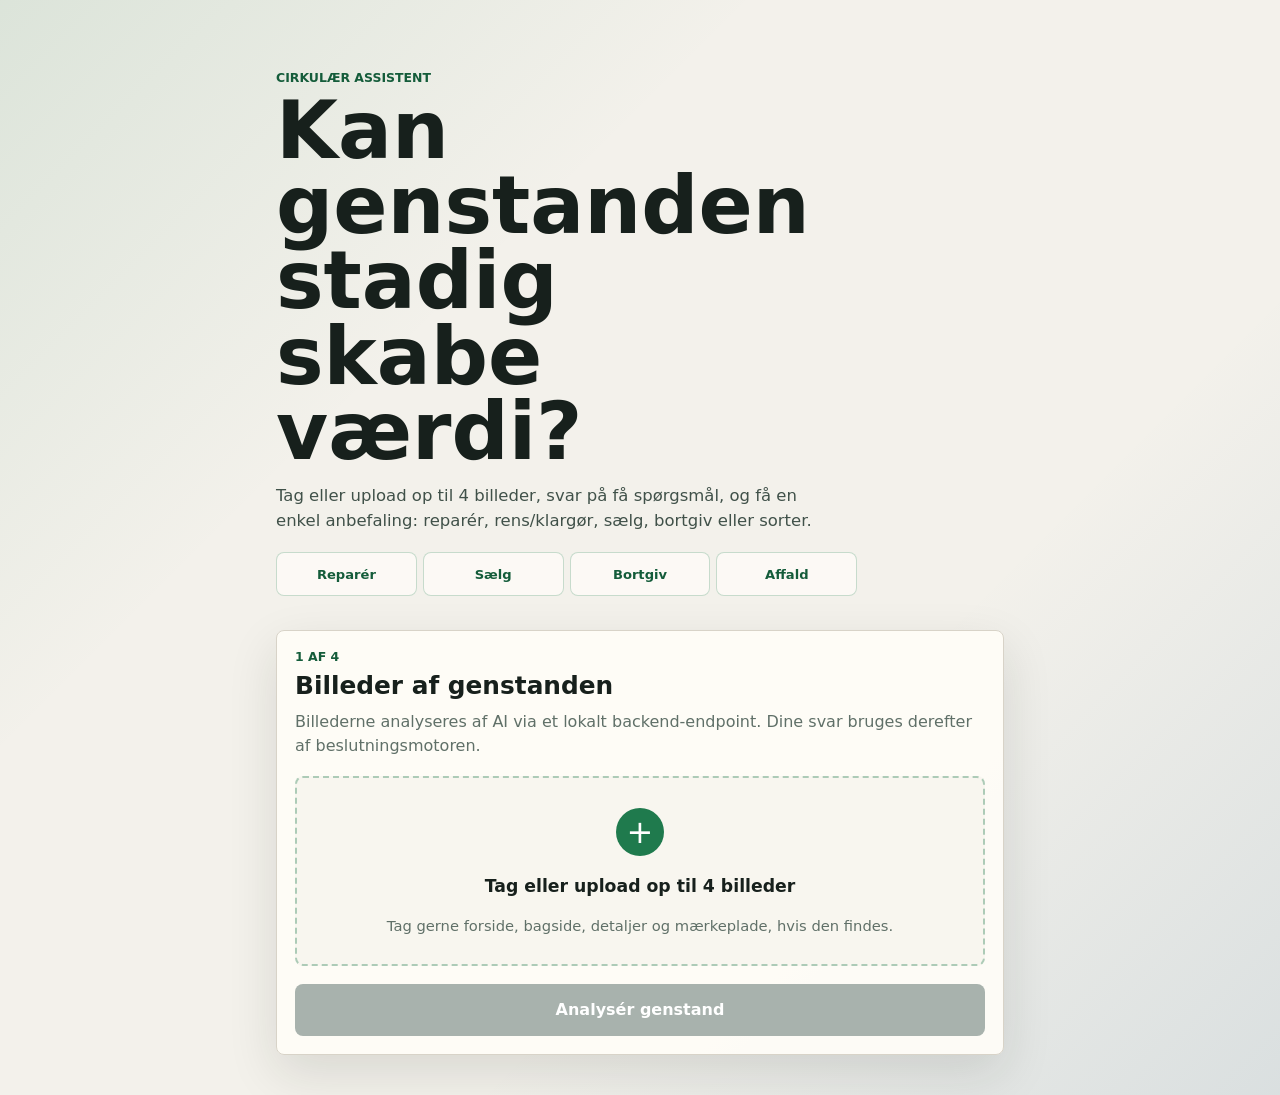
==== src/App/wwwroot/index.html @ 6b0e31ab "refactor: scaffold .NET solution, move python to legacy/ Co-Authored-By: Claude Opus 5 <noreply@anth" ====
<!doctype html>
<html lang="da">
  <head>
    <meta charset="utf-8" />
    <meta name="viewport" content="width=device-width, initial-scale=1" />
    <title>Cirkulær assistent</title>
    <meta
      name="description"
      content="En enkel prototype, der hjælper med at vurdere om en genstand bør repareres, renses, sælges, bortgives eller sorteres som affald."
    />
    <link rel="stylesheet" href="./styles.css" />
  </head>
  <body>
    <main class="app-shell">
      <section class="hero" aria-labelledby="page-title">
        <div>
          <p class="eyebrow">Cirkulær assistent</p>
          <h1 id="page-title">Kan genstanden stadig skabe værdi?</h1>
          <p class="lede">
            Tag eller upload op til 4 billeder, svar på få spørgsmål, og få en enkel anbefaling:
            reparér, rens/klargør, sælg, bortgiv eller sorter.
          </p>
        </div>
        <div class="principle" aria-label="Prioriteret beslutningsflow">
          <span>Reparér</span>
          <span>Sælg</span>
          <span>Bortgiv</span>
          <span>Affald</span>
        </div>
      </section>

      <section class="panel" id="capture-screen" aria-labelledby="capture-title">
        <div class="step-label">1 af 4</div>
        <h2 id="capture-title">Billeder af genstanden</h2>
        <p class="muted">
          Billederne analyseres af AI via et lokalt backend-endpoint. Dine svar bruges
          derefter af beslutningsmotoren.
        </p>

        <label class="drop-zone" for="image-input">
          <input id="image-input" type="file" accept="image/*" capture="environment" multiple />
          <span class="drop-icon" aria-hidden="true">+</span>
          <span class="drop-title">Tag eller upload op til 4 billeder</span>
          <span class="drop-copy">Tag gerne forside, bagside, detaljer og mærkeplade, hvis den findes.</span>
        </label>

        <div class="preview-wrap hidden" id="preview-wrap" aria-label="Valgte billeder"></div>

        <button class="primary-button" id="analyze-button" disabled>
          Analysér genstand
        </button>
        <p class="status-message hidden" id="analysis-status" role="status"></p>
      </section>

      <section class="panel hidden" id="identify-screen" aria-labelledby="identify-title">
        <div class="step-label">2 af 4</div>
        <h2 id="identify-title">Identifikation</h2>
        <div class="analysis-grid">
          <div>
            <span class="field-label">Genstand</span>
            <strong id="object-name">Ukendt genstand</strong>
          </div>
          <div>
            <span class="field-label">Kategori</span>
            <strong id="object-category">Ukendt</strong>
          </div>
          <div>
            <span class="field-label">Producent</span>
            <strong id="object-brand">Ikke fundet</strong>
          </div>
          <div>
            <span class="field-label">Model</span>
            <strong id="object-model">Ikke fundet</strong>
          </div>
          <div>
            <span class="field-label">Synlige fund</span>
            <strong id="object-findings">Ingen sikre fund</strong>
          </div>
          <div>
            <span class="field-label">AI-identifikation</span>
            <strong id="object-confidence">Lav</strong>
          </div>
        </div>
        <div class="notice">
          <strong>AI-vurdering</strong>
          <p id="uncertainty-note">
            Usikre antagelser vises som usikre og bruges ikke som verificerede regler.
          </p>
        </div>
      </section>

      <section class="panel hidden" id="questions-screen" aria-labelledby="questions-title">
        <div class="step-label">3 af 4</div>
        <h2 id="questions-title">Et par hurtige spørgsmål</h2>
        <form id="question-form" class="question-form"></form>
        <p class="status-message error hidden" id="question-status" role="alert"></p>
        <button class="primary-button" id="recommend-button">Få anbefaling</button>
      </section>

      <section class="panel hidden" id="result-screen" aria-labelledby="result-title">
        <div class="step-label">4 af 4</div>
        <h2 id="result-title">Anbefaling</h2>

        <div class="recommendation">
          <span class="action-badge" id="action-badge">Reparér</span>
          <h3 id="result-object">Genstand</h3>
          <p id="result-reasoning"></p>
        </div>

        <div class="decision-path" id="decision-path" aria-label="Beslutningsvej"></div>

        <div class="check-grid" id="check-grid" aria-label="Kontrol af cirkulære muligheder"></div>

        <div class="impact-box" id="impact-box"></div>

        <div class="producer-program hidden" id="producer-program" aria-label="Producentordning"></div>

        <button class="primary-button hidden" id="open-sale-button">Lav salgsforslag</button>
        <button class="primary-button hidden" id="open-action-button">Fortsæt med anbefalingen</button>
        <button class="secondary-button hidden" id="open-waste-button">Gå til affaldssortering</button>

        <div class="waste-box hidden" id="waste-box">
          <span class="field-label">Hvis den ender som affald</span>
          <strong id="waste-category">Generel fraktion</strong>
          <p id="waste-note"></p>
        </div>

        <div class="source-box">
          <strong>Kildeklarhed</strong>
          <p>
            Produktvurderingen er AI-/prototypebaseret. Affaldsvejledning i denne
            version er generel dansk vejledning, ikke kommunespecifik regeldata.
          </p>
        </div>

        <button class="secondary-button" id="restart-button">Start forfra</button>
      </section>
      <section class="panel hidden" id="action-screen" aria-labelledby="action-title">
        <div class="step-label">Næste handling</div>
        <h2 id="action-title">Fortsæt</h2>
        <p class="muted" id="action-intro"></p>
        <div class="sorting-steps" id="action-steps"></div>
        <button class="primary-button" id="action-primary-button"></button>
        <button class="secondary-button" id="action-secondary-button"></button>
        <button class="secondary-button" id="back-from-action-button">Tilbage til anbefaling</button>
      </section>
      <section class="panel hidden" id="sale-screen" aria-labelledby="sale-title">
        <div class="step-label">Salg</div>
        <h2 id="sale-title">Salgsforslag</h2>

        <div class="sale-hero">
          <span class="field-label">Vi er i gang med at sælge</span>
          <strong id="sale-object-name">Genstand</strong>
          <p id="sale-object-details"></p>
        </div>

        <div class="sale-grid">
          <div class="sale-card">
            <span class="field-label">Prisforslag</span>
            <strong id="sale-price">Finder pris...</strong>
            <p id="sale-price-note"></p>
          </div>
          <div class="sale-card">
            <span class="field-label">Søgegrundlag</span>
            <p id="sale-search-note"></p>
            <div class="sale-link-grid">
              <a id="sale-search-link" class="program-link" href="#" target="_blank" rel="noopener">Åbn web-søgning</a>
              <a id="marketplace-search-link" class="program-link" href="#" target="_blank" rel="noopener">Søg på Marketplace</a>
              <a id="reshopper-link" class="program-link hidden" href="https://reshopper.com/da" target="_blank" rel="noopener">Åbn Reshopper</a>
            </div>
          </div>
        </div>

        <div class="sale-card">
          <span class="field-label">Forslag til annoncetekst</span>
          <textarea id="sale-ad-text" rows="8" readonly></textarea>
          <button class="secondary-button" id="copy-ad-button">Kopiér annoncetekst</button>
        </div>

        <div class="sale-card">
          <span class="field-label">Sammenlignelige fund</span>
          <div class="sale-comparables" id="sale-comparables"></div>
        </div>

        <div class="sale-card">
          <span class="field-label">Facebook Marketplace</span>
          <strong>Direkte oprettelse kræver officiel adgang</strong>
          <p id="marketplace-note"></p>
          <a class="program-link" href="https://www.facebook.com/marketplace/create/item" target="_blank" rel="noopener">Opret manuelt på Marketplace</a>
        </div>

        <div class="sale-card hidden" id="reshopper-card">
          <span class="field-label">Reshopper</span>
          <strong>Ekstra salgskanal for børn, mor og bolig</strong>
          <p id="reshopper-note"></p>
          <a id="reshopper-create-link" class="program-link" href="https://reshopper.com/da" target="_blank" rel="noopener">Åbn Reshopper</a>
        </div>

        <button class="secondary-button" id="back-to-result-button">Tilbage til anbefaling</button>
      </section>
      <section class="panel hidden" id="waste-sorting-screen" aria-labelledby="waste-sorting-title">
        <div class="step-label">Affaldssortering</div>
        <h2 id="waste-sorting-title">Sortér genstanden</h2>

        <div class="sorting-result">
          <div>
            <span class="field-label">Identificeret via billeder</span>
            <strong id="sorting-object-name">Genstand</strong>
            <p id="sorting-object-type"></p>
          </div>
          <div class="sorting-confidence">
            <span>Billedgenkendelse</span>
            <meter id="sorting-confidence-meter" min="0" max="100" value="0"></meter>
            <strong id="sorting-confidence-label">Ikke beregnet</strong>
          </div>
        </div>

        <div class="sorting-card location-card-static">
          <div>
            <span>Generel afleveringsvej</span>
            <strong id="sorting-container">Container</strong>
            <small id="sorting-placement">Kontrollér altid lokal skiltning</small>
          </div>
        </div>

        <div class="sorting-card fraction-card-static">
          <span class="sorting-icon" aria-hidden="true">♻</span>
          <div>
            <strong id="sorting-fraction">Fraktion</strong>
            <p id="sorting-note"></p>
          </div>
        </div>

        <div class="sorting-actions" id="sorting-actions" aria-label="Mulige handlinger"></div>
        <div class="sorting-steps" id="sorting-steps" aria-label="Sorteringstrin"></div>

        <div class="sorting-toolbox">
          <button class="secondary-button" id="open-site-panel-button">Find genbrugsplads</button>
          <button class="secondary-button" id="open-sorting-search-button">Søg anden genstand</button>
          <button class="secondary-button" id="back-from-waste-button">Tilbage til anbefaling</button>
        </div>

        <div class="sorting-panel hidden" id="sorting-site-panel">
          <div class="panel-toolbar-inline">
            <h3>Find din genbrugsplads</h3>
            <button type="button" id="close-site-panel-button">Luk</button>
          </div>
          <p>Brug placering eller vælg plads manuelt for at se lokale containerplaceringer.</p>
          <p>Appen har endnu ikke verificerede kommunale data eller adgang til din placering.</p>
          <a class="program-link" id="maps-search-link" href="https://www.google.com/maps/search/genbrugsplads" target="_blank" rel="noopener">Søg efter genbrugsplads på kort</a>
        </div>

        <div class="sorting-panel hidden" id="sorting-search-panel">
          <div class="panel-toolbar-inline">
            <h3>Hurtig manuel søgning</h3>
            <button type="button" id="close-sorting-search-button">Luk</button>
          </div>
          <label class="search-row-static">
            <span>Skriv f.eks. pap, batteri, maling, cykel eller elektronik</span>
            <input id="sorting-search-input" placeholder="Hvad vil du aflevere?" />
          </label>
          <div class="sorting-suggestions" id="sorting-suggestions"></div>
        </div>
      </section>
    </main>

    <script src="./app.js"></script>
  </body>
</html>
---- src/App/wwwroot/styles.css ----
:root {
  --bg: #f3f1eb;
  --ink: #17201c;
  --muted: #607068;
  --panel: #fffdf8;
  --line: #d8d3c8;
  --green: #1f7a4d;
  --green-dark: #145c3a;
  --blue: #245f8f;
  --yellow: #c5841f;
  --red: #9d3d32;
  --shadow: 0 18px 50px rgba(23, 32, 28, 0.12);
}

* {
  box-sizing: border-box;
}

body {
  margin: 0;
  min-height: 100vh;
  background:
    linear-gradient(135deg, rgba(31, 122, 77, 0.11), transparent 32%),
    linear-gradient(315deg, rgba(36, 95, 143, 0.12), transparent 34%),
    var(--bg);
  color: var(--ink);
  font-family:
    Inter, ui-sans-serif, system-ui, -apple-system, BlinkMacSystemFont, "Segoe UI",
    sans-serif;
}

button,
input {
  font: inherit;
}

.app-shell {
  width: min(760px, 100%);
  margin: 0 auto;
  padding: 20px 16px 40px;
}

.hero {
  display: grid;
  gap: 18px;
  min-height: 34vh;
  align-content: end;
  padding: 34px 0 20px;
}

.eyebrow,
.step-label,
.field-label {
  display: block;
  margin: 0 0 8px;
  color: var(--green-dark);
  font-size: 0.78rem;
  font-weight: 800;
  letter-spacing: 0;
  text-transform: uppercase;
}

h1,
h2,
h3,
p {
  margin-top: 0;
}

h1 {
  max-width: 10ch;
  margin-bottom: 14px;
  font-size: clamp(2.45rem, 14vw, 5rem);
  line-height: 0.94;
  letter-spacing: 0;
}

h2 {
  margin-bottom: 10px;
  font-size: 1.55rem;
  line-height: 1.12;
  letter-spacing: 0;
}

h3 {
  margin-bottom: 10px;
  font-size: 1.22rem;
}

.lede {
  max-width: 52ch;
  margin-bottom: 0;
  color: #405149;
  font-size: 1.03rem;
  line-height: 1.55;
}

.principle {
  display: grid;
  grid-template-columns: repeat(5, minmax(0, 1fr));
  gap: 6px;
}

.principle span {
  min-height: 44px;
  display: grid;
  place-items: center;
  border: 1px solid rgba(31, 122, 77, 0.24);
  border-radius: 8px;
  background: rgba(255, 253, 248, 0.72);
  color: var(--green-dark);
  font-size: 0.82rem;
  font-weight: 800;
}

.panel {
  margin-top: 14px;
  padding: 18px;
  border: 1px solid var(--line);
  border-radius: 8px;
  background: rgba(255, 253, 248, 0.92);
  box-shadow: var(--shadow);
}

.muted {
  color: var(--muted);
  line-height: 1.5;
}

.status-message {
  margin: 12px 0 0;
  color: var(--muted);
  line-height: 1.45;
}

.status-message.error {
  color: var(--red);
  font-weight: 700;
}

.drop-zone {
  min-height: 190px;
  display: grid;
  place-items: center;
  gap: 8px;
  margin: 18px 0;
  padding: 24px;
  border: 2px dashed rgba(31, 122, 77, 0.34);
  border-radius: 8px;
  background: #f8f6ef;
  text-align: center;
  cursor: pointer;
}

.drop-zone input {
  position: absolute;
  inline-size: 1px;
  block-size: 1px;
  opacity: 0;
}

.drop-icon {
  width: 48px;
  height: 48px;
  display: grid;
  place-items: center;
  border-radius: 50%;
  background: var(--green);
  color: #fff;
  font-size: 2rem;
  line-height: 1;
}

.drop-title {
  font-size: 1.08rem;
  font-weight: 850;
}

.drop-copy {
  color: var(--muted);
  font-size: 0.92rem;
}

.preview-wrap {
  display: grid;
  grid-template-columns: repeat(2, minmax(0, 1fr));
  gap: 8px;
  margin: 16px 0;
}

.preview-item {
  overflow: hidden;
  margin: 0;
  border: 1px solid var(--line);
  border-radius: 8px;
  background: #e7e2d7;
}

.preview-item img {
  width: 100%;
  aspect-ratio: 4 / 3;
  display: block;
  object-fit: cover;
}

.preview-item figcaption {
  padding: 8px 10px;
  color: var(--muted);
  background: #fffdf8;
  font-size: 0.82rem;
  font-weight: 800;
}

.primary-button,
.secondary-button {
  width: 100%;
  min-height: 52px;
  border: 0;
  border-radius: 8px;
  font-weight: 850;
  cursor: pointer;
}

.primary-button {
  background: var(--green);
  color: #fff;
}

.primary-button:disabled {
  background: #a8b2ad;
  cursor: not-allowed;
}

.secondary-button {
  margin-top: 16px;
  border: 1px solid var(--line);
  background: #fff;
  color: var(--ink);
}

.analysis-grid {
  display: grid;
  gap: 10px;
  margin: 16px 0;
}

.analysis-grid > div,
.notice,
.waste-box,
.source-box,
.option,
.question {
  border: 1px solid var(--line);
  border-radius: 8px;
  background: #fff;
}

.analysis-grid > div {
  padding: 14px;
}

.analysis-grid strong {
  font-size: 1.04rem;
}

.notice,
.waste-box,
.source-box {
  padding: 14px;
}

.notice p,
.waste-box p,
.source-box p {
  margin-bottom: 0;
  color: var(--muted);
  line-height: 1.45;
}

.question-form {
  display: grid;
  gap: 12px;
  margin: 16px 0;
}

.question {
  padding: 14px;
}

.question.question-missing,
.producer-details label.field-missing input {
  border-color: var(--red);
  outline: 2px solid rgba(157, 61, 50, 0.12);
}

.question legend {
  margin-bottom: 10px;
  font-weight: 850;
}

.choice-grid {
  display: grid;
  grid-template-columns: repeat(2, minmax(0, 1fr));
  gap: 8px;
}

.choice-grid label {
  min-height: 44px;
  display: flex;
  align-items: center;
  gap: 8px;
  padding: 10px;
  border: 1px solid var(--line);
  border-radius: 8px;
  background: #fbfaf6;
  color: #2d3933;
  font-weight: 700;
}

.choice-grid input {
  accent-color: var(--green);
}

.question-text-input {
  min-height: 46px;
  width: 100%;
  border: 1px solid var(--line);
  border-radius: 8px;
  background: #fbfaf6;
  color: var(--ink);
  padding: 10px 12px;
}

.choice-grid label.hidden {
  display: none;
}
.producer-details {
  display: grid;
  gap: 10px;
  margin-top: 12px;
  padding-top: 12px;
  border-top: 1px solid var(--line);
}

.producer-details.hidden {
  display: none;
}

.producer-details label {
  display: grid;
  gap: 6px;
  color: var(--green-dark);
  font-size: 0.82rem;
  font-weight: 850;
}

.producer-details input {
  min-height: 46px;
  width: 100%;
  border: 1px solid var(--line);
  border-radius: 8px;
  background: #fbfaf6;
  color: var(--ink);
  padding: 10px 12px;
}

.producer-details input:focus {
  border-color: rgba(31, 122, 77, 0.7);
  outline: 3px solid rgba(31, 122, 77, 0.16);
}

.recommendation {
  margin: 16px 0;
  padding: 18px;
  border-radius: 8px;
  background: #173125;
  color: #fff;
}

.recommendation p {
  margin-bottom: 0;
  color: rgba(255, 255, 255, 0.82);
  line-height: 1.5;
}

.recommendation.clickable {
  cursor: pointer;
}

.recommendation.clickable:hover {
  outline: 3px solid rgba(31, 122, 77, 0.22);
}

.action-badge {
  display: inline-flex;
  margin-bottom: 14px;
  padding: 6px 10px;
  border-radius: 999px;
  background: #d9f2df;
  color: #173125;
  font-size: 0.82rem;
  font-weight: 900;
  text-transform: uppercase;
}

.action-badge.clean {
  background: #e8f4d9;
  color: #4f691e;
}

.action-badge.sell {
  background: #dbeafe;
  color: var(--blue);
}

.action-badge.donate {
  background: #fff1cc;
  color: #7b520f;
}

.action-badge.waste {
  background: #ffe0dc;
  color: var(--red);
}

.options-list {
  display: grid;
  gap: 10px;
  margin: 16px 0;
}

.option {
  display: grid;
  grid-template-columns: auto 1fr;
  gap: 12px;
  padding: 14px;
}

.option-number {
  width: 28px;
  height: 28px;
  display: grid;
  place-items: center;
  border-radius: 50%;
  background: #ecf5ee;
  color: var(--green-dark);
  font-weight: 900;
}

.option p {
  margin: 3px 0 0;
  color: var(--muted);
  line-height: 1.4;
}

.hidden {
  display: none;
}

@media (min-width: 680px) {
  .app-shell {
    padding-top: 36px;
  }

  .hero {
    min-height: 30vh;
  }

  .analysis-grid {
    grid-template-columns: repeat(3, minmax(0, 1fr));
  }
}

.decision-path,
.check-grid,
.impact-box {
  margin: 16px 0;
}

.decision-path {
  display: flex;
  flex-wrap: wrap;
  gap: 8px;
  align-items: center;
}

.path-pill {
  min-height: 34px;
  display: inline-flex;
  align-items: center;
  border: 1px solid rgba(31, 122, 77, 0.22);
  border-radius: 999px;
  padding: 7px 10px;
  background: #f2f8f3;
  color: var(--green-dark);
  font-size: 0.86rem;
  font-weight: 850;
}

.path-arrow {
  color: var(--muted);
  font-weight: 850;
}

.check-grid {
  display: grid;
  gap: 8px;
}

.check-item,
.impact-box {
  border: 1px solid var(--line);
  border-radius: 8px;
  background: #fff;
  padding: 14px;
}

.check-item {
  display: grid;
  grid-template-columns: 1fr auto;
  gap: 8px;
}

.check-item p,
.impact-box p {
  grid-column: 1 / -1;
  margin: 2px 0 0;
  color: var(--muted);
  line-height: 1.4;
}

.check-status {
  align-self: start;
  border-radius: 999px;
  padding: 4px 8px;
  background: #eef2ec;
  color: #3c473f;
  font-size: 0.75rem;
  font-weight: 850;
}

.check-status.yes {
  background: #dcf5e3;
  color: var(--green-dark);
}

.impact-metrics {
  display: grid;
  grid-template-columns: repeat(2, minmax(0, 1fr));
  gap: 8px;
  margin-bottom: 8px;
}

.impact-metrics div {
  border-radius: 8px;
  background: #f8f6ef;
  padding: 10px;
}

.impact-metrics span {
  display: block;
  color: var(--muted);
  font-size: 0.78rem;
  font-weight: 800;
  text-transform: uppercase;
}

.impact-metrics strong {
  display: block;
  margin-top: 4px;
}
.producer-program {
  margin: 16px 0;
  border: 1px solid rgba(36, 95, 143, 0.26);
  border-radius: 8px;
  background: #f7fbff;
  padding: 14px;
}

.producer-program h3 {
  margin-bottom: 8px;
}

.producer-program p {
  color: var(--muted);
  line-height: 1.45;
}

.program-checks {
  display: grid;
  gap: 8px;
  margin: 12px 0;
  padding: 0;
  list-style: none;
}

.program-checks li {
  display: flex;
  align-items: center;
  gap: 8px;
  color: #2d3933;
  font-weight: 750;
}

.program-check {
  width: 24px;
  height: 24px;
  display: grid;
  place-items: center;
  border-radius: 50%;
  background: #eef2ec;
  color: var(--muted);
  font-weight: 900;
}

.program-check.yes {
  background: #dcf5e3;
  color: var(--green-dark);
}

.program-check.no {
  background: #ffe0dc;
  color: var(--red);
}

.program-comparison {
  display: grid;
  gap: 8px;
  margin: 12px 0;
}

.program-comparison div {
  border: 1px solid var(--line);
  border-radius: 8px;
  background: #fff;
  padding: 10px;
}

.program-comparison span {
  display: block;
  color: var(--muted);
  font-size: 0.78rem;
  font-weight: 800;
  text-transform: uppercase;
}

.program-link {
  min-height: 46px;
  display: inline-flex;
  align-items: center;
  justify-content: center;
  width: 100%;
  border-radius: 8px;
  background: var(--blue);
  color: #fff;
  font-weight: 850;
  text-decoration: none;
}

.program-source {
  margin: 10px 0 0;
  font-size: 0.88rem;
}





.sale-hero,
.sale-card {
  margin: 16px 0;
  border: 1px solid var(--line);
  border-radius: 8px;
  background: #fff;
  padding: 14px;
}

.sale-hero strong {
  display: block;
  font-size: 1.35rem;
  line-height: 1.2;
}

.sale-hero p,
.sale-card p {
  margin: 8px 0 0;
  color: var(--muted);
  line-height: 1.45;
}

.sale-grid {
  display: grid;
  gap: 10px;
}

.sale-card > strong {
  display: block;
  font-size: 1.1rem;
}

.sale-card textarea {
  min-height: 180px;
  width: 100%;
  resize: vertical;
  border: 1px solid var(--line);
  border-radius: 8px;
  background: #fbfaf6;
  color: var(--ink);
  padding: 12px;
  line-height: 1.45;
}

@media (min-width: 680px) {
  .sale-grid {
    grid-template-columns: repeat(2, minmax(0, 1fr));
  }
}


.sale-link-grid {
  display: grid;
  gap: 8px;
  margin-top: 12px;
}

.sorting-result,
.sorting-card,
.sorting-panel {
  margin: 16px 0;
  border: 1px solid var(--line);
  border-radius: 8px;
  background: #fff;
  padding: 14px;
}

.sale-comparables {
  display: grid;
  gap: 8px;
  margin-top: 10px;
}

.sale-comparable {
  display: grid;
  grid-template-columns: 1fr auto;
  gap: 12px;
  align-items: center;
  border: 1px solid var(--line);
  border-radius: 8px;
  padding: 10px;
  color: var(--ink);
  text-decoration: none;
}

.sale-comparable span {
  color: var(--muted);
  line-height: 1.35;
}

.sorting-result {
  display: grid;
  gap: 12px;
}

.sorting-result strong {
  display: block;
  font-size: 1.28rem;
  line-height: 1.2;
}

.sorting-result p,
.sorting-card p,
.sorting-panel p {
  margin: 6px 0 0;
  color: var(--muted);
  line-height: 1.45;
}

.sorting-confidence {
  display: grid;
  grid-template-columns: auto 1fr auto;
  gap: 8px;
  align-items: center;
}

.location-card-static {
  display: grid;
  gap: 4px;
}

.location-card-static span,
.location-card-static small {
  color: var(--muted);
}

.location-card-static strong,
.fraction-card-static strong {
  display: block;
  color: var(--ink);
}

.fraction-card-static {
  display: grid;
  grid-template-columns: auto 1fr;
  gap: 10px;
  align-items: start;
}

.sorting-icon,
.sorting-action-icon {
  width: 34px;
  height: 34px;
  display: grid;
  place-items: center;
  border-radius: 50%;
  background: #ecf5ee;
  color: var(--green-dark);
  font-weight: 900;
}

.sorting-actions,
.sorting-steps,
.sorting-toolbox,
.sorting-suggestions,
.site-facts-static {
  display: grid;
  gap: 8px;
  margin: 16px 0;
}

.sorting-actions button,
.sorting-suggestions button {
  min-height: 56px;
  display: grid;
  grid-template-columns: auto 1fr;
  gap: 10px;
  align-items: center;
  width: 100%;
  border: 1px solid var(--line);
  border-radius: 8px;
  background: #fbfaf6;
  color: var(--ink);
  padding: 10px;
  text-align: left;
  cursor: pointer;
}

.sorting-actions span:not(.sorting-action-icon),
.sorting-suggestions span:not(.sorting-icon) {
  display: grid;
  gap: 2px;
}

.sorting-actions small,
.sorting-suggestions small {
  color: var(--muted);
}

.sorting-steps div,
.site-facts-static div {
  border: 1px solid var(--line);
  border-radius: 8px;
  background: #fbfaf6;
  padding: 10px;
}

.sorting-steps div {
  display: flex;
  gap: 8px;
  align-items: center;
  color: #42554b;
}

.sorting-steps div span:first-child {
  color: var(--green-dark);
  font-weight: 900;
}

.panel-toolbar-inline {
  display: grid;
  grid-template-columns: 1fr auto;
  gap: 10px;
  align-items: center;
}

.panel-toolbar-inline h3 {
  margin: 0;
}

.panel-toolbar-inline button {
  min-height: 38px;
  border: 1px solid var(--line);
  border-radius: 8px;
  background: #fff;
  color: var(--ink);
  padding: 0 12px;
  font-weight: 750;
  cursor: pointer;
}

.search-row-static {
  display: grid;
  gap: 8px;
  margin-top: 12px;
}

.search-row-static span,
.site-facts-static dt {
  color: var(--muted);
}

.search-row-static input,
.sorting-panel select {
  min-height: 46px;
  width: 100%;
  border: 1px solid var(--line);
  border-radius: 8px;
  background: #fbfaf6;
  color: var(--ink);
  padding: 10px 12px;
}

.site-facts-static {
  grid-template-columns: repeat(2, minmax(0, 1fr));
}

.site-facts-static dd {
  margin: 4px 0 0;
  font-weight: 850;
}
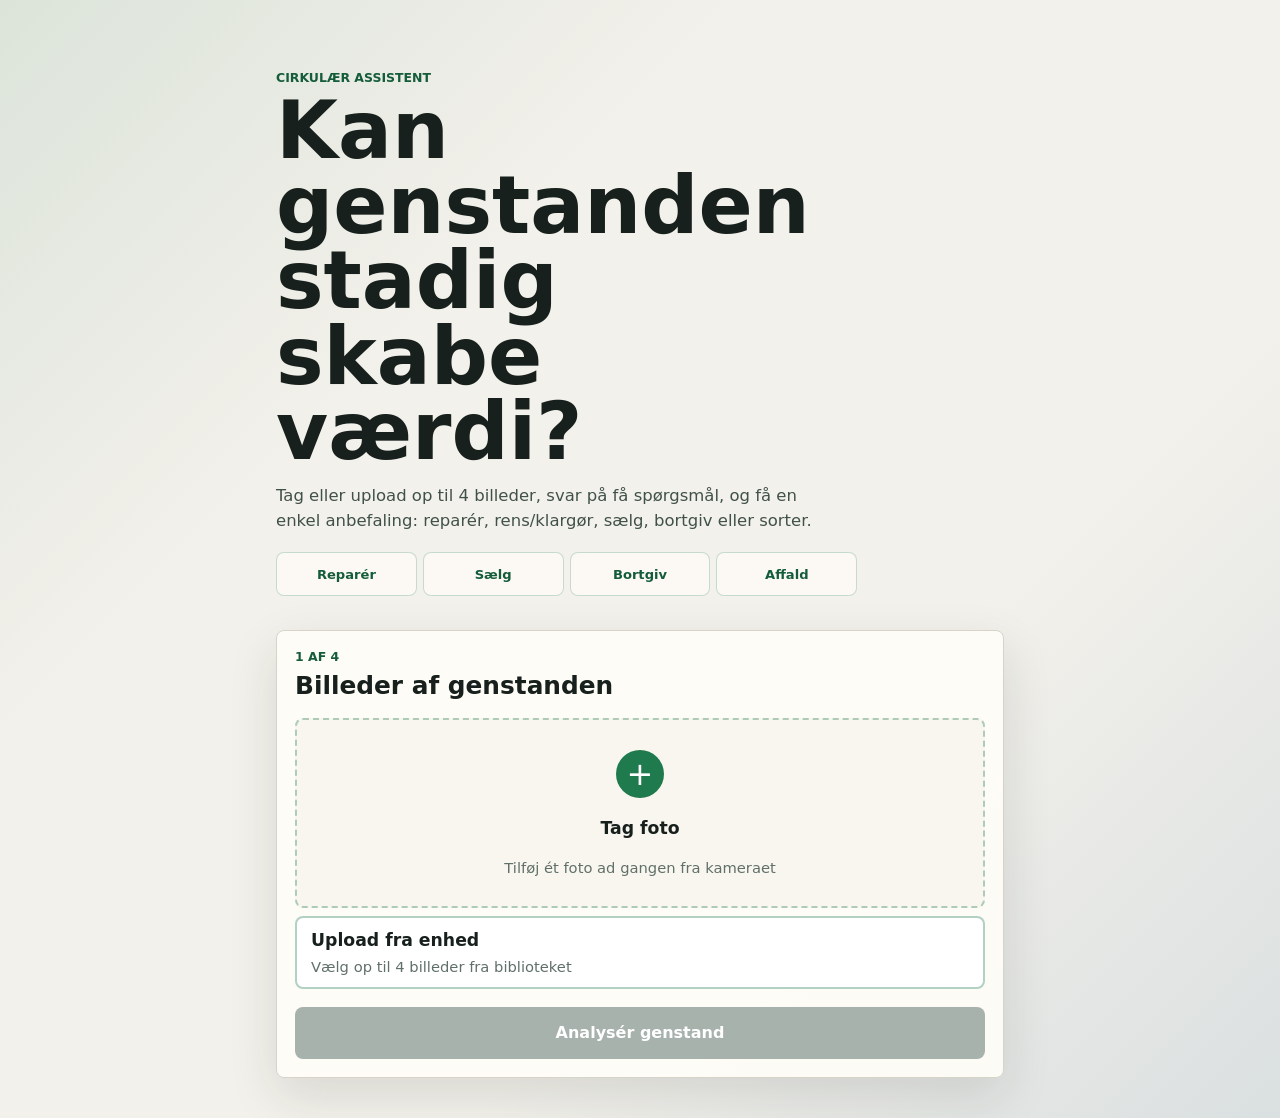
==== commit f809ec55: "Improve mobile upload and sale price search" ====
--- a/src/App/wwwroot/index.html
+++ b/src/App/wwwroot/index.html
@@ -32,17 +32,21 @@
       <section class="panel" id="capture-screen" aria-labelledby="capture-title">
         <div class="step-label">1 af 4</div>
         <h2 id="capture-title">Billeder af genstanden</h2>
-        <p class="muted">
-          Billederne analyseres af AI via et lokalt backend-endpoint. Dine svar bruges
-          derefter af beslutningsmotoren.
-        </p>
-
-        <label class="drop-zone" for="image-input">
-          <input id="image-input" type="file" accept="image/*" capture="environment" multiple />
-          <span class="drop-icon" aria-hidden="true">+</span>
-          <span class="drop-title">Tag eller upload op til 4 billeder</span>
-          <span class="drop-copy">Tag gerne forside, bagside, detaljer og mærkeplade, hvis den findes.</span>
-        </label>
+
+        <div class="image-actions" aria-label="Tilføj billeder">
+          <label class="drop-zone" for="camera-input">
+            <input id="camera-input" type="file" accept="image/*" capture="environment" />
+            <span class="drop-icon" aria-hidden="true">+</span>
+            <span class="drop-title">Tag foto</span>
+            <span class="drop-copy">Tilføj ét foto ad gangen fra kameraet</span>
+          </label>
+
+          <label class="upload-choice" for="gallery-input">
+            <input id="gallery-input" type="file" accept="image/*" multiple />
+            <span class="drop-title">Upload fra enhed</span>
+            <span class="drop-copy">Vælg op til 4 billeder fra biblioteket</span>
+          </label>
+        </div>
 
         <div class="preview-wrap hidden" id="preview-wrap" aria-label="Valgte billeder"></div>
 
--- a/src/App/wwwroot/styles.css
+++ b/src/App/wwwroot/styles.css
@@ -138,12 +138,18 @@
   font-weight: 700;
 }
 
-.drop-zone {
+.image-actions {
+  display: grid;
+  gap: 8px;
+  margin: 18px 0;
+}
+
+.drop-zone,
+.upload-choice {
   min-height: 190px;
   display: grid;
   place-items: center;
   gap: 8px;
-  margin: 18px 0;
   padding: 24px;
   border: 2px dashed rgba(31, 122, 77, 0.34);
   border-radius: 8px;
@@ -152,7 +158,19 @@
   cursor: pointer;
 }
 
-.drop-zone input {
+.upload-choice {
+  min-height: 62px;
+  grid-template-columns: 1fr;
+  justify-items: start;
+  place-items: initial;
+  padding: 12px 14px;
+  border-style: solid;
+  background: #fff;
+  text-align: left;
+}
+
+.drop-zone input,
+.upload-choice input {
   position: absolute;
   inline-size: 1px;
   block-size: 1px;
@@ -189,6 +207,7 @@
 }
 
 .preview-item {
+  position: relative;
   overflow: hidden;
   margin: 0;
   border: 1px solid var(--line);
@@ -209,6 +228,24 @@
   background: #fffdf8;
   font-size: 0.82rem;
   font-weight: 800;
+}
+
+.preview-remove {
+  position: absolute;
+  top: 8px;
+  right: 8px;
+  width: 34px;
+  height: 34px;
+  display: grid;
+  place-items: center;
+  border: 0;
+  border-radius: 50%;
+  background: rgba(23, 32, 28, 0.78);
+  color: #fff;
+  font-size: 1.35rem;
+  font-weight: 850;
+  line-height: 1;
+  cursor: pointer;
 }
 
 .primary-button,
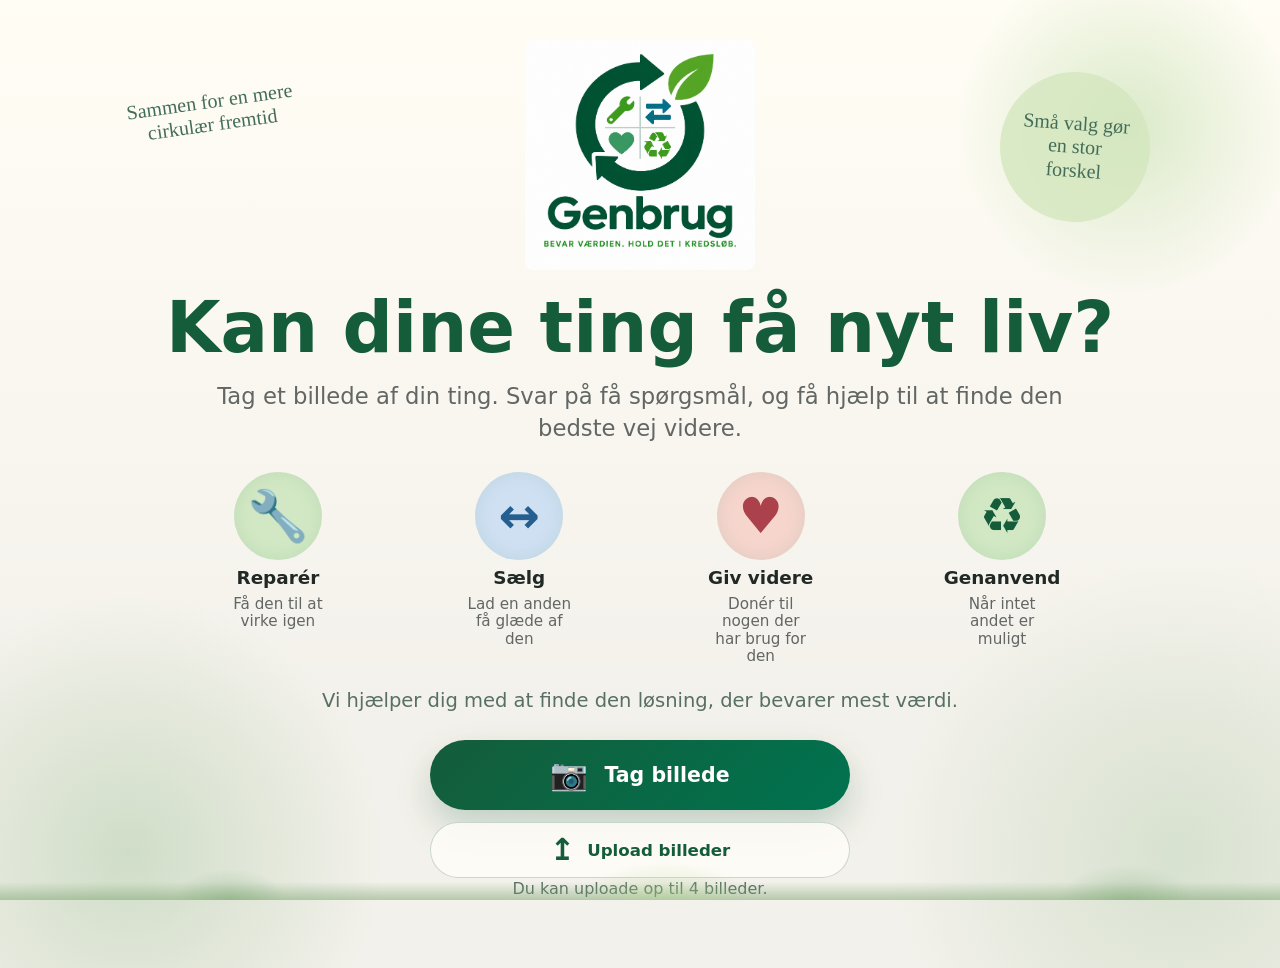
==== commit 2ff647ec: "Update front page and startup screen" ====
--- a/src/App/wwwroot/index.html
+++ b/src/App/wwwroot/index.html
@@ -11,42 +11,96 @@
     <link rel="stylesheet" href="./styles.css" />
   </head>
   <body>
+    <div class="splash-screen" id="splash-screen" aria-label="Cirkulær starter">
+      <div class="splash-content">
+        <p class="hero-note hero-note-left">Sammen for en mere cirkulær fremtid</p>
+        <p class="hero-note hero-note-right">Små valg gør en stor forskel</p>
+        <img class="hero-logo" src="./assets/cirkulaer-logo.png" alt="Cirkulær" />
+        <h1>Kan dine ting få nyt liv?</h1>
+        <p class="lede">
+          Tag et billede af din ting. Svar på få spørgsmål, og få hjælp til at finde
+          den bedste vej videre.
+        </p>
+        <div class="front-path" aria-label="Mulige veje videre">
+          <div class="front-path-item">
+            <span class="front-path-icon">🔧</span>
+            <strong>Reparér</strong>
+            <span>Få den til at virke igen</span>
+          </div>
+          <div class="front-path-item">
+            <span class="front-path-icon front-path-icon-blue">↔</span>
+            <strong>Sælg</strong>
+            <span>Lad en anden få glæde af den</span>
+          </div>
+          <div class="front-path-item">
+            <span class="front-path-icon front-path-icon-red">♥</span>
+            <strong>Giv videre</strong>
+            <span>Donér til nogen der har brug for den</span>
+          </div>
+          <div class="front-path-item">
+            <span class="front-path-icon">♻</span>
+            <strong>Genanvend</strong>
+            <span>Når intet andet er muligt</span>
+          </div>
+        </div>
+        <p class="front-helper">Vi hjælper dig med at finde den løsning, der bevarer mest værdi.</p>
+      </div>
+    </div>
+
     <main class="app-shell">
       <section class="hero" aria-labelledby="page-title">
+        <p class="hero-note hero-note-left">Sammen for en mere cirkulær fremtid</p>
+        <p class="hero-note hero-note-right">Små valg gør en stor forskel</p>
         <div>
-          <p class="eyebrow">Cirkulær assistent</p>
-          <h1 id="page-title">Kan genstanden stadig skabe værdi?</h1>
+          <img class="hero-logo" src="./assets/cirkulaer-logo.png" alt="Cirkulær" />
+          <h1 id="page-title">Kan dine ting få nyt liv?</h1>
           <p class="lede">
-            Tag eller upload op til 4 billeder, svar på få spørgsmål, og få en enkel anbefaling:
-            reparér, rens/klargør, sælg, bortgiv eller sorter.
+            Tag et billede af din ting. Svar på få spørgsmål, og få hjælp til at finde
+            den bedste vej videre.
           </p>
         </div>
-        <div class="principle" aria-label="Prioriteret beslutningsflow">
-          <span>Reparér</span>
-          <span>Sælg</span>
-          <span>Bortgiv</span>
-          <span>Affald</span>
-        </div>
-      </section>
-
-      <section class="panel" id="capture-screen" aria-labelledby="capture-title">
-        <div class="step-label">1 af 4</div>
-        <h2 id="capture-title">Billeder af genstanden</h2>
+        <div class="front-path" aria-label="Mulige veje videre">
+          <div class="front-path-item">
+            <span class="front-path-icon">🔧</span>
+            <strong>Reparér</strong>
+            <span>Få den til at virke igen</span>
+          </div>
+          <div class="front-path-item">
+            <span class="front-path-icon front-path-icon-blue">↔</span>
+            <strong>Sælg</strong>
+            <span>Lad en anden få glæde af den</span>
+          </div>
+          <div class="front-path-item">
+            <span class="front-path-icon front-path-icon-red">♥</span>
+            <strong>Giv videre</strong>
+            <span>Donér til nogen der har brug for den</span>
+          </div>
+          <div class="front-path-item">
+            <span class="front-path-icon">♻</span>
+            <strong>Genanvend</strong>
+            <span>Når intet andet er muligt</span>
+          </div>
+        </div>
+        <p class="front-helper">Vi hjælper dig med at finde den løsning, der bevarer mest værdi.</p>
+      </section>
+
+      <section class="front-capture" id="capture-screen" aria-labelledby="capture-title">
+        <h2 class="visually-hidden" id="capture-title">Billeder af genstanden</h2>
 
         <div class="image-actions" aria-label="Tilføj billeder">
           <label class="drop-zone" for="camera-input">
             <input id="camera-input" type="file" accept="image/*" capture="environment" />
-            <span class="drop-icon" aria-hidden="true">+</span>
-            <span class="drop-title">Tag foto</span>
-            <span class="drop-copy">Tilføj ét foto ad gangen fra kameraet</span>
+            <span class="drop-icon" aria-hidden="true">📷</span>
+            <span class="drop-title">Tag billede</span>
           </label>
 
           <label class="upload-choice" for="gallery-input">
             <input id="gallery-input" type="file" accept="image/*" multiple />
-            <span class="drop-title">Upload fra enhed</span>
-            <span class="drop-copy">Vælg op til 4 billeder fra biblioteket</span>
+            <span class="drop-icon" aria-hidden="true">↥</span>
+            <span class="drop-title">Upload billeder</span>
           </label>
         </div>
+        <p class="upload-hint">Du kan uploade op til 4 billeder.</p>
 
         <div class="preview-wrap hidden" id="preview-wrap" aria-label="Valgte billeder"></div>
 
--- a/src/App/wwwroot/styles.css
+++ b/src/App/wwwroot/styles.css
@@ -20,8 +20,10 @@
   margin: 0;
   min-height: 100vh;
   background:
-    linear-gradient(135deg, rgba(31, 122, 77, 0.11), transparent 32%),
-    linear-gradient(315deg, rgba(36, 95, 143, 0.12), transparent 34%),
+    radial-gradient(circle at 10% 88%, rgba(132, 178, 124, 0.32), transparent 18%),
+    radial-gradient(circle at 92% 88%, rgba(132, 178, 124, 0.25), transparent 20%),
+    radial-gradient(circle at 88% 13%, rgba(205, 227, 185, 0.72), transparent 12%),
+    linear-gradient(180deg, #fffdf4, var(--bg) 74%),
     var(--bg);
   color: var(--ink);
   font-family:
@@ -34,18 +36,111 @@
   font: inherit;
 }
 
+.visually-hidden {
+  position: absolute;
+  width: 1px;
+  height: 1px;
+  overflow: hidden;
+  clip: rect(0 0 0 0);
+  clip-path: inset(50%);
+  white-space: nowrap;
+}
+
+.splash-screen {
+  position: fixed;
+  inset: 0;
+  z-index: 1000;
+  overflow: hidden auto;
+  padding: 20px 18px;
+  background:
+    radial-gradient(circle at 10% 88%, rgba(132, 178, 124, 0.32), transparent 18%),
+    radial-gradient(circle at 92% 88%, rgba(132, 178, 124, 0.25), transparent 20%),
+    radial-gradient(circle at 88% 13%, rgba(205, 227, 185, 0.72), transparent 12%),
+    linear-gradient(180deg, #fffdf4, var(--bg) 74%),
+    var(--bg);
+  opacity: 1;
+  visibility: visible;
+  transition:
+    opacity 320ms ease,
+    visibility 320ms ease;
+}
+
+.splash-screen.is-hidden {
+  opacity: 0;
+  visibility: hidden;
+  pointer-events: none;
+}
+
+.splash-content {
+  position: relative;
+  width: min(1080px, 100%);
+  min-height: calc(100vh - 40px);
+  margin: 0 auto;
+  display: grid;
+  align-content: center;
+  gap: 22px;
+  text-align: center;
+}
+
+.splash-content .hero-logo {
+  width: min(230px, 54vw);
+  margin-bottom: 18px;
+}
+
+.splash-content .front-path {
+  margin-top: 0;
+}
+
 .app-shell {
-  width: min(760px, 100%);
+  width: min(1080px, 100%);
   margin: 0 auto;
-  padding: 20px 16px 40px;
+  padding: 20px 18px 40px;
 }
 
 .hero {
-  display: grid;
-  gap: 18px;
-  min-height: 34vh;
-  align-content: end;
-  padding: 34px 0 20px;
+  position: relative;
+  display: grid;
+  gap: 22px;
+  padding: 10px 0 12px;
+  text-align: center;
+}
+
+.hero-logo {
+  display: block;
+  width: min(230px, 54vw);
+  height: auto;
+  margin: 0 auto 22px;
+  border-radius: 8px;
+}
+
+.hero-note {
+  position: absolute;
+  display: none;
+  max-width: 170px;
+  margin: 0;
+  color: #436c59;
+  font-family: "Segoe Print", "Comic Sans MS", cursive;
+  font-size: 1.25rem;
+  line-height: 1.16;
+}
+
+.hero-note-left {
+  top: 54px;
+  left: 8px;
+  transform: rotate(-8deg);
+}
+
+.hero-note-right {
+  top: 36px;
+  right: 12px;
+  width: 150px;
+  min-height: 150px;
+  display: none;
+  place-items: center;
+  padding: 18px;
+  border-radius: 50%;
+  background: rgba(212, 231, 190, 0.78);
+  transform: rotate(4deg);
 }
 
 .eyebrow,
@@ -68,11 +163,13 @@
 }
 
 h1 {
-  max-width: 10ch;
+  max-width: 100%;
   margin-bottom: 14px;
-  font-size: clamp(2.45rem, 14vw, 5rem);
-  line-height: 0.94;
+  color: var(--green-dark);
+  font-size: clamp(1.12rem, 5.5vw, 4.4rem);
+  line-height: 1.05;
   letter-spacing: 0;
+  white-space: nowrap;
 }
 
 h2 {
@@ -88,33 +185,82 @@
 }
 
 .lede {
-  max-width: 52ch;
-  margin-bottom: 0;
-  color: #405149;
-  font-size: 1.03rem;
-  line-height: 1.55;
-}
-
-.principle {
-  display: grid;
-  grid-template-columns: repeat(5, minmax(0, 1fr));
-  gap: 6px;
-}
-
-.principle span {
-  min-height: 44px;
+  max-width: 64ch;
+  margin: 0 auto;
+  color: #626664;
+  font-size: clamp(1rem, 2.1vw, 1.42rem);
+  line-height: 1.42;
+}
+
+.front-path {
+  display: grid;
+  grid-template-columns: repeat(4, minmax(0, 1fr));
+  gap: clamp(8px, 2vw, 28px);
+  align-items: start;
+  margin: 6px auto 0;
+  width: min(940px, 100%);
+}
+
+.front-path-item {
+  display: grid;
+  justify-items: center;
+  gap: 8px;
+  min-width: 0;
+  color: #202926;
+}
+
+.front-path-icon {
+  width: clamp(54px, 10vw, 88px);
+  aspect-ratio: 1;
   display: grid;
   place-items: center;
-  border: 1px solid rgba(31, 122, 77, 0.24);
-  border-radius: 8px;
-  background: rgba(255, 253, 248, 0.72);
+  border-radius: 50%;
+  background: rgba(204, 231, 190, 0.86);
   color: var(--green-dark);
-  font-size: 0.82rem;
-  font-weight: 800;
+  font-size: clamp(1.8rem, 4.4vw, 3.1rem);
+  font-weight: 900;
+  box-shadow: inset 0 0 18px rgba(31, 122, 77, 0.1);
+}
+
+.front-path-icon-blue {
+  background: rgba(206, 224, 243, 0.95);
+  color: var(--blue);
+}
+
+.front-path-icon-red {
+  background: rgba(247, 212, 204, 0.95);
+  color: #aa414b;
+}
+
+.front-path-item strong {
+  font-size: clamp(0.86rem, 1.9vw, 1.15rem);
+  line-height: 1.05;
+}
+
+.front-path-item span:last-child {
+  max-width: 11ch;
+  color: #626664;
+  font-size: clamp(0.72rem, 1.7vw, 0.95rem);
+  line-height: 1.15;
+}
+
+.front-helper,
+.upload-hint {
+  margin: 0;
+  color: #587064;
+  text-align: center;
+  line-height: 1.35;
+}
+
+.front-helper {
+  font-size: clamp(0.98rem, 2vw, 1.22rem);
 }
 
 .panel {
+  width: min(760px, 100%);
   margin-top: 14px;
+  margin-right: auto;
+  margin-left: auto;
   padding: 18px;
   border: 1px solid var(--line);
   border-radius: 8px;
@@ -140,33 +286,73 @@
 
 .image-actions {
   display: grid;
-  gap: 8px;
-  margin: 18px 0;
-}
-
-.drop-zone,
-.upload-choice {
-  min-height: 190px;
-  display: grid;
-  place-items: center;
-  gap: 8px;
-  padding: 24px;
-  border: 2px dashed rgba(31, 122, 77, 0.34);
-  border-radius: 8px;
-  background: #f8f6ef;
+  gap: 12px;
+  width: min(420px, 100%);
+  margin: 0 auto;
+}
+
+.front-capture {
+  position: relative;
+  width: min(420px, 100%);
+  margin: 14px auto 0;
+  padding-bottom: 28px;
+}
+
+.front-capture .primary-button {
+  margin-top: 16px;
+}
+
+.front-capture .primary-button:disabled {
+  display: none;
+}
+
+.front-capture::after {
+  content: "";
+  position: fixed;
+  left: 0;
+  right: 0;
+  bottom: 0;
+  z-index: 0;
+  height: 64px;
+  pointer-events: none;
+  background:
+    radial-gradient(80px 44px at 18% 100%, rgba(112, 161, 104, 0.35), transparent 70%),
+    radial-gradient(120px 56px at 52% 100%, rgba(178, 213, 142, 0.36), transparent 70%),
+    radial-gradient(96px 50px at 88% 100%, rgba(112, 161, 104, 0.32), transparent 70%),
+    linear-gradient(0deg, rgba(119, 161, 106, 0.5), transparent 18px);
+}
+
+.drop-zone {
+  min-height: 70px;
+  display: grid;
+  grid-template-columns: auto auto;
+  justify-content: center;
+  align-items: center;
+  gap: 16px;
+  padding: 16px 24px;
+  border: 0;
+  border-radius: 999px;
+  background: linear-gradient(135deg, var(--green-dark), #00734f);
+  color: #fff;
   text-align: center;
   cursor: pointer;
+  box-shadow: 0 16px 34px rgba(20, 92, 58, 0.22);
 }
 
 .upload-choice {
-  min-height: 62px;
-  grid-template-columns: 1fr;
-  justify-items: start;
-  place-items: initial;
-  padding: 12px 14px;
-  border-style: solid;
-  background: #fff;
-  text-align: left;
+  min-height: 56px;
+  display: grid;
+  grid-template-columns: auto auto;
+  justify-content: center;
+  align-items: center;
+  gap: 12px;
+  padding: 12px 18px;
+  border: 1px solid rgba(20, 92, 58, 0.22);
+  border-radius: 999px;
+  background: rgba(255, 253, 248, 0.82);
+  color: var(--green-dark);
+  text-align: center;
+  cursor: pointer;
 }
 
 .drop-zone input,
@@ -178,25 +364,21 @@
 }
 
 .drop-icon {
-  width: 48px;
-  height: 48px;
   display: grid;
   place-items: center;
-  border-radius: 50%;
-  background: var(--green);
-  color: #fff;
-  font-size: 2rem;
+  color: inherit;
+  font-size: 1.9rem;
+  font-weight: 900;
   line-height: 1;
 }
 
 .drop-title {
-  font-size: 1.08rem;
+  font-size: 1.28rem;
   font-weight: 850;
 }
 
-.drop-copy {
-  color: var(--muted);
-  font-size: 0.92rem;
+.upload-choice .drop-title {
+  font-size: 1.04rem;
 }
 
 .preview-wrap {
@@ -494,13 +676,28 @@
   display: none;
 }
 
+@media (max-width: 520px) {
+  .front-path {
+    gap: 6px;
+  }
+
+  .front-path-item span:last-child {
+    display: none;
+  }
+}
+
 @media (min-width: 680px) {
   .app-shell {
     padding-top: 36px;
   }
 
   .hero {
-    min-height: 30vh;
+    padding-top: 4px;
+  }
+
+  .hero-note-left,
+  .hero-note-right {
+    display: grid;
   }
 
   .analysis-grid {
@@ -789,8 +986,17 @@
 }
 
 .sale-comparable span {
-  color: var(--muted);
+  color: var(--ink);
   line-height: 1.35;
+}
+
+a.sale-comparable span {
+  color: var(--blue);
+  text-decoration: underline;
+}
+
+a.sale-comparable:hover {
+  border-color: var(--blue);
 }
 
 .sorting-result {
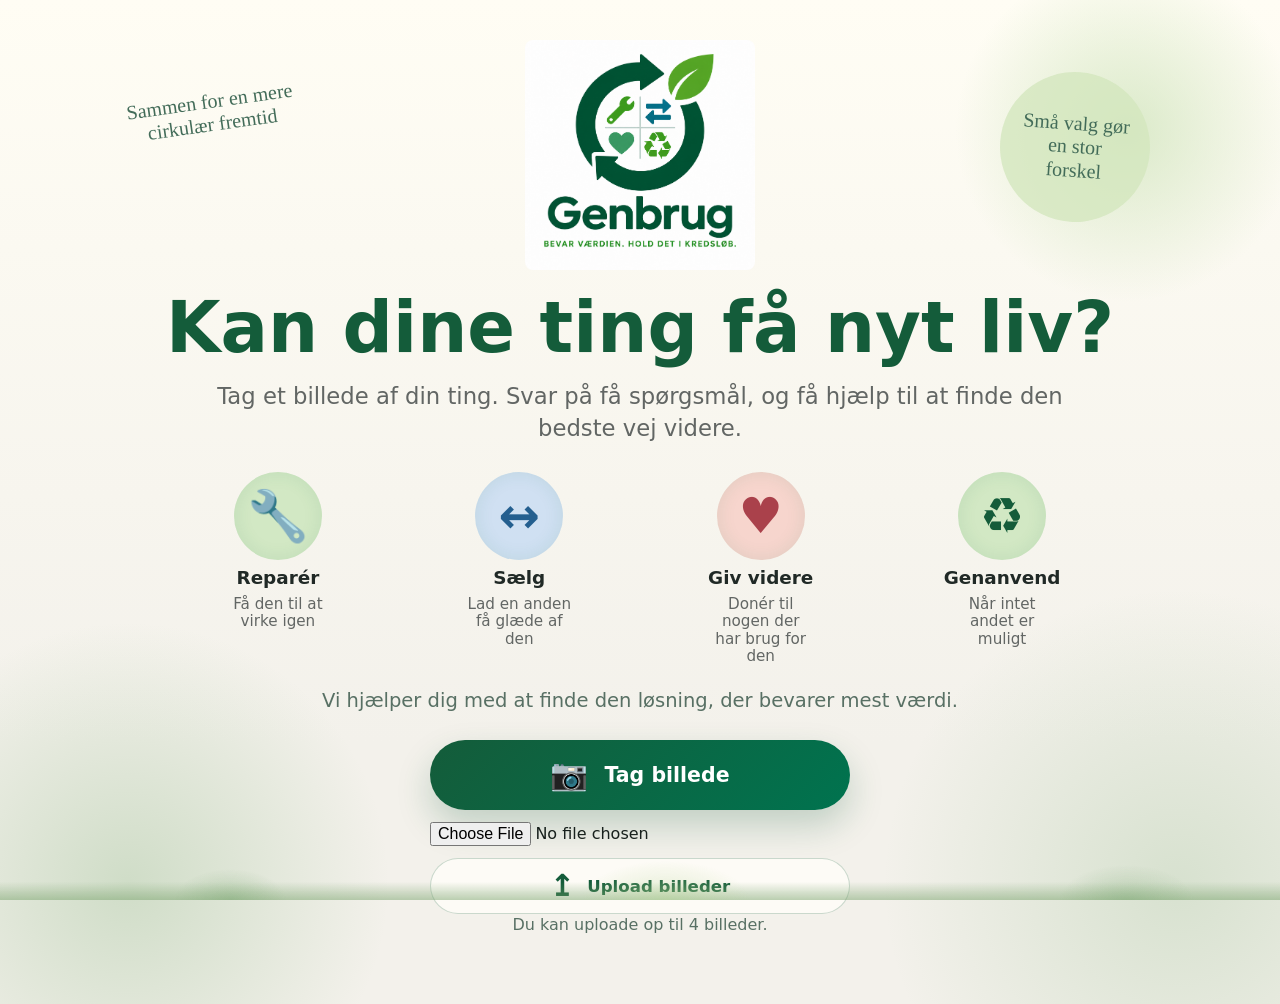
==== commit dbb6d131: "Improve mobile camera capture flow" ====
--- a/src/App/wwwroot/index.html
+++ b/src/App/wwwroot/index.html
@@ -88,11 +88,11 @@
         <h2 class="visually-hidden" id="capture-title">Billeder af genstanden</h2>
 
         <div class="image-actions" aria-label="Tilføj billeder">
-          <label class="drop-zone" for="camera-input">
-            <input id="camera-input" type="file" accept="image/*" capture="environment" />
+          <button class="drop-zone" id="open-camera-button" type="button">
             <span class="drop-icon" aria-hidden="true">📷</span>
             <span class="drop-title">Tag billede</span>
-          </label>
+          </button>
+          <input id="camera-input" type="file" accept="image/*" capture="environment" />
 
           <label class="upload-choice" for="gallery-input">
             <input id="gallery-input" type="file" accept="image/*" multiple />
@@ -101,6 +101,16 @@
           </label>
         </div>
         <p class="upload-hint">Du kan uploade op til 4 billeder.</p>
+
+        <div class="camera-panel hidden" id="camera-panel" aria-label="Kamera">
+          <video id="camera-preview" autoplay playsinline muted></video>
+          <canvas id="camera-canvas" class="hidden"></canvas>
+          <div class="camera-actions">
+            <button class="primary-button" id="capture-photo-button" type="button">Tag billede</button>
+            <button class="secondary-button" id="close-camera-button" type="button">Luk kamera</button>
+          </div>
+          <p class="camera-hint">Billedet tilføjes automatisk, og kameraet bliver åbent til næste billede.</p>
+        </div>
 
         <div class="preview-wrap hidden" id="preview-wrap" aria-label="Valgte billeder"></div>
 
@@ -222,9 +232,9 @@
             <span class="field-label">Søgegrundlag</span>
             <p id="sale-search-note"></p>
             <div class="sale-link-grid">
-              <a id="sale-search-link" class="program-link" href="#" target="_blank" rel="noopener">Åbn web-søgning</a>
-              <a id="marketplace-search-link" class="program-link" href="#" target="_blank" rel="noopener">Søg på Marketplace</a>
-              <a id="reshopper-link" class="program-link hidden" href="https://reshopper.com/da" target="_blank" rel="noopener">Åbn Reshopper</a>
+              <a id="sale-search-link" class="program-link" href="#" data-open-in-app="true">Åbn web-søgning</a>
+              <a id="marketplace-search-link" class="program-link" href="#" data-open-in-app="true">Søg på Marketplace</a>
+              <a id="reshopper-link" class="program-link hidden" href="https://reshopper.com/da" data-open-in-app="true">Åbn Reshopper</a>
             </div>
           </div>
         </div>
@@ -244,14 +254,14 @@
           <span class="field-label">Facebook Marketplace</span>
           <strong>Direkte oprettelse kræver officiel adgang</strong>
           <p id="marketplace-note"></p>
-          <a class="program-link" href="https://www.facebook.com/marketplace/create/item" target="_blank" rel="noopener">Opret manuelt på Marketplace</a>
+          <a class="program-link" href="https://www.facebook.com/marketplace/create/item" data-open-in-app="true">Opret manuelt på Marketplace</a>
         </div>
 
         <div class="sale-card hidden" id="reshopper-card">
           <span class="field-label">Reshopper</span>
           <strong>Ekstra salgskanal for børn, mor og bolig</strong>
           <p id="reshopper-note"></p>
-          <a id="reshopper-create-link" class="program-link" href="https://reshopper.com/da" target="_blank" rel="noopener">Åbn Reshopper</a>
+          <a id="reshopper-create-link" class="program-link" href="https://reshopper.com/da" data-open-in-app="true">Åbn Reshopper</a>
         </div>
 
         <button class="secondary-button" id="back-to-result-button">Tilbage til anbefaling</button>
@@ -322,6 +332,15 @@
       </section>
     </main>
 
+    <div class="external-viewer hidden" id="external-viewer" role="dialog" aria-modal="true" aria-labelledby="external-viewer-title">
+      <div class="external-viewer-bar">
+        <button type="button" id="external-viewer-close">Luk og tilbage til appen</button>
+        <strong id="external-viewer-title">Ekstern side</strong>
+        <a id="external-viewer-open" href="#" target="_blank" rel="noopener">Åbn i browser</a>
+      </div>
+      <iframe id="external-viewer-frame" title="Ekstern side"></iframe>
+    </div>
+
     <script src="./app.js"></script>
   </body>
 </html>
--- a/src/App/wwwroot/styles.css
+++ b/src/App/wwwroot/styles.css
@@ -29,6 +29,10 @@
   font-family:
     Inter, ui-sans-serif, system-ui, -apple-system, BlinkMacSystemFont, "Segoe UI",
     sans-serif;
+}
+
+body.viewer-open {
+  overflow: hidden;
 }
 
 button,
@@ -306,6 +310,13 @@
   display: none;
 }
 
+.front-capture > input[type="file"] {
+  position: absolute;
+  inline-size: 1px;
+  block-size: 1px;
+  opacity: 0;
+}
+
 .front-capture::after {
   content: "";
   position: fixed;
@@ -339,6 +350,12 @@
   box-shadow: 0 16px 34px rgba(20, 92, 58, 0.22);
 }
 
+.drop-zone:disabled {
+  background: #a8b2ad;
+  cursor: not-allowed;
+  box-shadow: none;
+}
+
 .upload-choice {
   min-height: 56px;
   display: grid;
@@ -355,7 +372,6 @@
   cursor: pointer;
 }
 
-.drop-zone input,
 .upload-choice input {
   position: absolute;
   inline-size: 1px;
@@ -379,6 +395,47 @@
 
 .upload-choice .drop-title {
   font-size: 1.04rem;
+}
+
+.camera-panel {
+  display: grid;
+  gap: 12px;
+  margin: 16px 0;
+  padding: 12px;
+  border: 1px solid rgba(20, 92, 58, 0.18);
+  border-radius: 8px;
+  background: rgba(255, 253, 248, 0.9);
+}
+
+.camera-panel.hidden {
+  display: none;
+}
+
+.camera-panel video {
+  width: 100%;
+  aspect-ratio: 3 / 4;
+  display: block;
+  border-radius: 8px;
+  background: #102219;
+  object-fit: cover;
+}
+
+.camera-actions {
+  display: grid;
+  gap: 8px;
+}
+
+.camera-actions .primary-button,
+.camera-actions .secondary-button {
+  margin-top: 0;
+}
+
+.camera-hint {
+  margin: 0;
+  color: var(--muted);
+  font-size: 0.9rem;
+  line-height: 1.35;
+  text-align: center;
 }
 
 .preview-wrap {
@@ -677,6 +734,38 @@
 }
 
 @media (max-width: 520px) {
+  .hero,
+  .splash-content {
+    padding-top: 8px;
+  }
+
+  .hero-logo,
+  .splash-content .hero-logo {
+    width: min(190px, 48vw);
+    margin-bottom: 18px;
+  }
+
+  .hero-note-left,
+  .hero-note-right {
+    display: grid;
+    font-size: clamp(0.62rem, 2.7vw, 0.86rem);
+    line-height: 1.12;
+  }
+
+  .hero-note-left {
+    top: 22px;
+    left: 0;
+    max-width: 92px;
+  }
+
+  .hero-note-right {
+    top: 10px;
+    right: 0;
+    width: 86px;
+    min-height: 86px;
+    padding: 10px;
+  }
+
   .front-path {
     gap: 6px;
   }
@@ -957,6 +1046,68 @@
   margin-top: 12px;
 }
 
+.external-viewer {
+  position: fixed;
+  inset: 0;
+  z-index: 1200;
+  display: grid;
+  grid-template-rows: auto 1fr;
+  background: #fff;
+}
+
+.external-viewer.hidden {
+  display: none;
+}
+
+.external-viewer-bar {
+  min-height: 58px;
+  display: grid;
+  grid-template-columns: auto 1fr auto;
+  gap: 10px;
+  align-items: center;
+  padding: max(10px, env(safe-area-inset-top)) 12px 10px;
+  border-bottom: 1px solid var(--line);
+  background: var(--panel);
+  box-shadow: 0 8px 20px rgba(23, 32, 28, 0.1);
+}
+
+.external-viewer-bar strong {
+  min-width: 0;
+  overflow: hidden;
+  text-align: center;
+  text-overflow: ellipsis;
+  white-space: nowrap;
+}
+
+.external-viewer-bar button,
+.external-viewer-bar a {
+  min-height: 38px;
+  display: inline-flex;
+  align-items: center;
+  justify-content: center;
+  border: 1px solid rgba(31, 122, 77, 0.24);
+  border-radius: 8px;
+  background: #fff;
+  color: var(--green-dark);
+  padding: 8px 10px;
+  font-size: 0.86rem;
+  font-weight: 850;
+  text-decoration: none;
+  cursor: pointer;
+}
+
+.external-viewer-frame {
+  width: 100%;
+  height: 100%;
+}
+
+#external-viewer-frame {
+  width: 100%;
+  height: 100%;
+  border: 0;
+  background: #fff;
+}
+
 .sorting-result,
 .sorting-card,
 .sorting-panel {
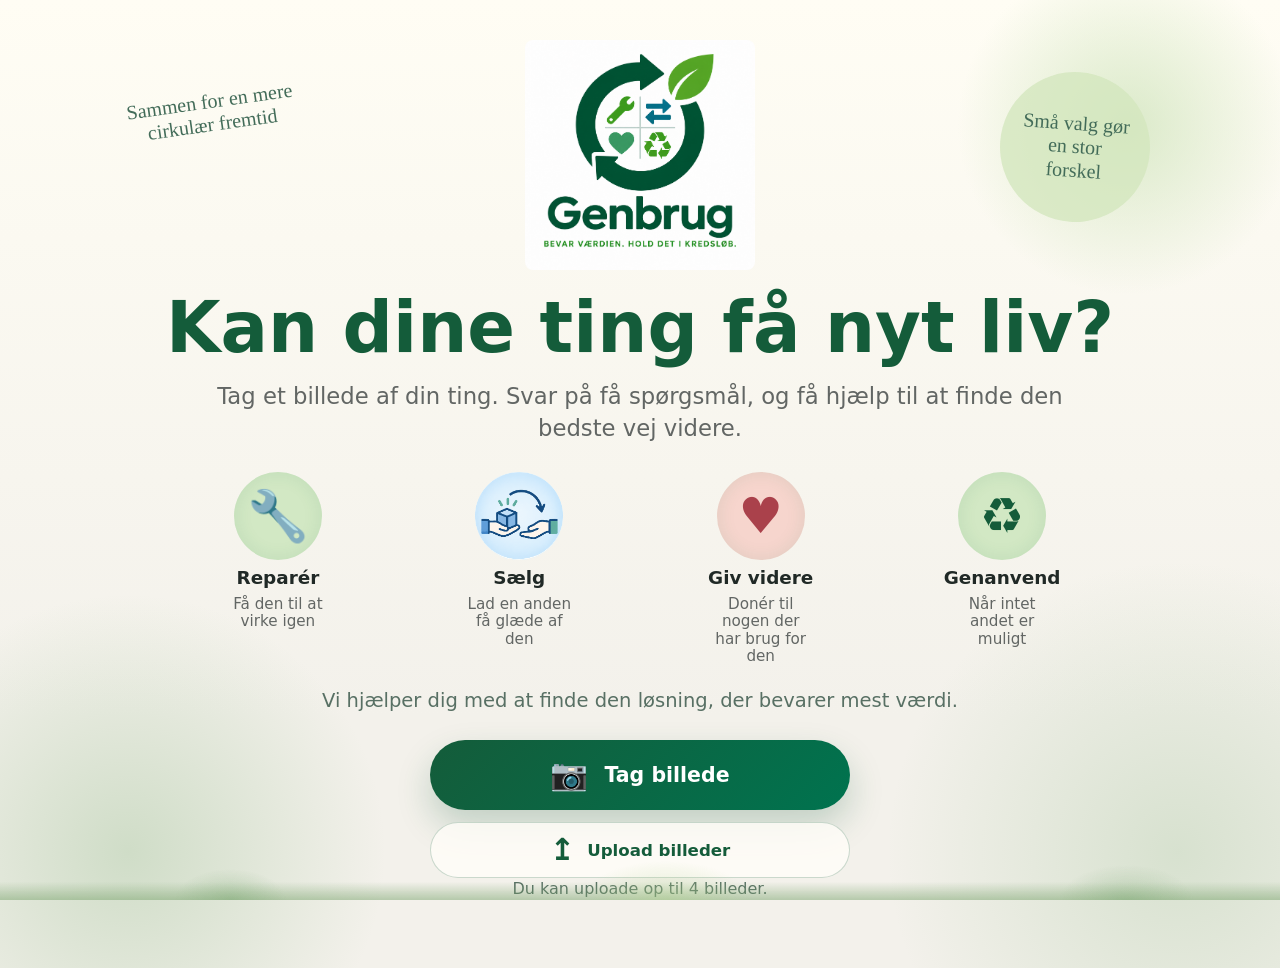
==== commit 9e9e3831: "Add fullscreen camera flow and update sale symbol" ====
--- a/src/App/wwwroot/index.html
+++ b/src/App/wwwroot/index.html
@@ -28,7 +28,7 @@
             <span>Få den til at virke igen</span>
           </div>
           <div class="front-path-item">
-            <span class="front-path-icon front-path-icon-blue">↔</span>
+            <span class="front-path-icon front-path-icon-sale" aria-hidden="true"><img src="./assets/sale-symbol.png" alt="" /></span>
             <strong>Sælg</strong>
             <span>Lad en anden få glæde af den</span>
           </div>
@@ -66,7 +66,7 @@
             <span>Få den til at virke igen</span>
           </div>
           <div class="front-path-item">
-            <span class="front-path-icon front-path-icon-blue">↔</span>
+            <span class="front-path-icon front-path-icon-sale" aria-hidden="true"><img src="./assets/sale-symbol.png" alt="" /></span>
             <strong>Sælg</strong>
             <span>Lad en anden få glæde af den</span>
           </div>
@@ -92,7 +92,7 @@
             <span class="drop-icon" aria-hidden="true">📷</span>
             <span class="drop-title">Tag billede</span>
           </button>
-          <input id="camera-input" type="file" accept="image/*" capture="environment" />
+          <input id="camera-input" type="file" accept="image/*" capture="environment" hidden />
 
           <label class="upload-choice" for="gallery-input">
             <input id="gallery-input" type="file" accept="image/*" multiple />
@@ -101,16 +101,6 @@
           </label>
         </div>
         <p class="upload-hint">Du kan uploade op til 4 billeder.</p>
-
-        <div class="camera-panel hidden" id="camera-panel" aria-label="Kamera">
-          <video id="camera-preview" autoplay playsinline muted></video>
-          <canvas id="camera-canvas" class="hidden"></canvas>
-          <div class="camera-actions">
-            <button class="primary-button" id="capture-photo-button" type="button">Tag billede</button>
-            <button class="secondary-button" id="close-camera-button" type="button">Luk kamera</button>
-          </div>
-          <p class="camera-hint">Billedet tilføjes automatisk, og kameraet bliver åbent til næste billede.</p>
-        </div>
 
         <div class="preview-wrap hidden" id="preview-wrap" aria-label="Valgte billeder"></div>
 
@@ -332,6 +322,20 @@
       </section>
     </main>
 
+    <dialog class="camera-panel" id="camera-panel" aria-label="Kamera">
+      <div class="camera-toolbar">
+        <strong>Kamera</strong>
+        <span id="camera-count" role="status">0 af 4 billeder</span>
+        <button class="secondary-button" id="close-camera-button" type="button" autofocus>Luk kamera</button>
+      </div>
+      <video id="camera-preview" autoplay playsinline muted></video>
+      <canvas id="camera-canvas" class="hidden"></canvas>
+      <div class="camera-actions">
+        <p class="camera-hint" id="camera-status" role="status"></p>
+        <button class="primary-button" id="capture-photo-button" type="button" disabled>Tag billede</button>
+      </div>
+    </dialog>
+
     <div class="external-viewer hidden" id="external-viewer" role="dialog" aria-modal="true" aria-labelledby="external-viewer-title">
       <div class="external-viewer-bar">
         <button type="button" id="external-viewer-close">Luk og tilbage til appen</button>
--- a/src/App/wwwroot/styles.css
+++ b/src/App/wwwroot/styles.css
@@ -236,6 +236,23 @@
   color: #aa414b;
 }
 
+.front-path-icon-sale {
+  position: relative;
+  overflow: hidden;
+  background: #c9e9fc;
+  box-shadow: none;
+}
+
+/* Show only the circular symbol from the supplied artwork. */
+.front-path-icon-sale img {
+  position: absolute;
+  width: 191.16%;
+  max-width: none;
+  height: auto;
+  left: -45.58%;
+  top: -19.66%;
+}
+
 .front-path-item strong {
   font-size: clamp(0.86rem, 1.9vw, 1.15rem);
   line-height: 1.05;
@@ -310,7 +327,7 @@
   display: none;
 }
 
-.front-capture > input[type="file"] {
+.front-capture input[type="file"] {
   position: absolute;
   inline-size: 1px;
   block-size: 1px;
@@ -398,31 +415,59 @@
 }
 
 .camera-panel {
-  display: grid;
+  position: fixed;
+  inset: 0;
+  width: 100%;
+  max-width: none;
+  height: 100vh;
+  height: 100dvh;
+  max-height: none;
+  display: grid;
+  grid-template-rows: auto minmax(0, 1fr) auto;
   gap: 12px;
-  margin: 16px 0;
-  padding: 12px;
-  border: 1px solid rgba(20, 92, 58, 0.18);
-  border-radius: 8px;
-  background: rgba(255, 253, 248, 0.9);
-}
-
-.camera-panel.hidden {
+  margin: 0;
+  padding: max(12px, env(safe-area-inset-top)) max(12px, env(safe-area-inset-right)) max(12px, env(safe-area-inset-bottom)) max(12px, env(safe-area-inset-left));
+  border: 0;
+  overflow: hidden;
+  background: #102219;
+  color: #fff;
+}
+
+.camera-panel:not([open]) {
   display: none;
+}
+
+body.camera-open {
+  overflow: hidden;
+}
+
+.camera-toolbar {
+  display: flex;
+  align-items: center;
+  justify-content: space-between;
+  gap: 8px;
+  flex-wrap: wrap;
+}
+
+.camera-toolbar .secondary-button {
+  width: auto;
+  margin: 0;
 }
 
 .camera-panel video {
   width: 100%;
-  aspect-ratio: 3 / 4;
+  height: 100%;
+  min-height: 0;
   display: block;
-  border-radius: 8px;
   background: #102219;
-  object-fit: cover;
+  object-fit: contain;
 }
 
 .camera-actions {
   display: grid;
   gap: 8px;
+  width: min(420px, 100%);
+  justify-self: center;
 }
 
 .camera-actions .primary-button,
@@ -432,7 +477,8 @@
 
 .camera-hint {
   margin: 0;
-  color: var(--muted);
+  min-height: 1.35em;
+  color: #fff;
   font-size: 0.9rem;
   line-height: 1.35;
   text-align: center;
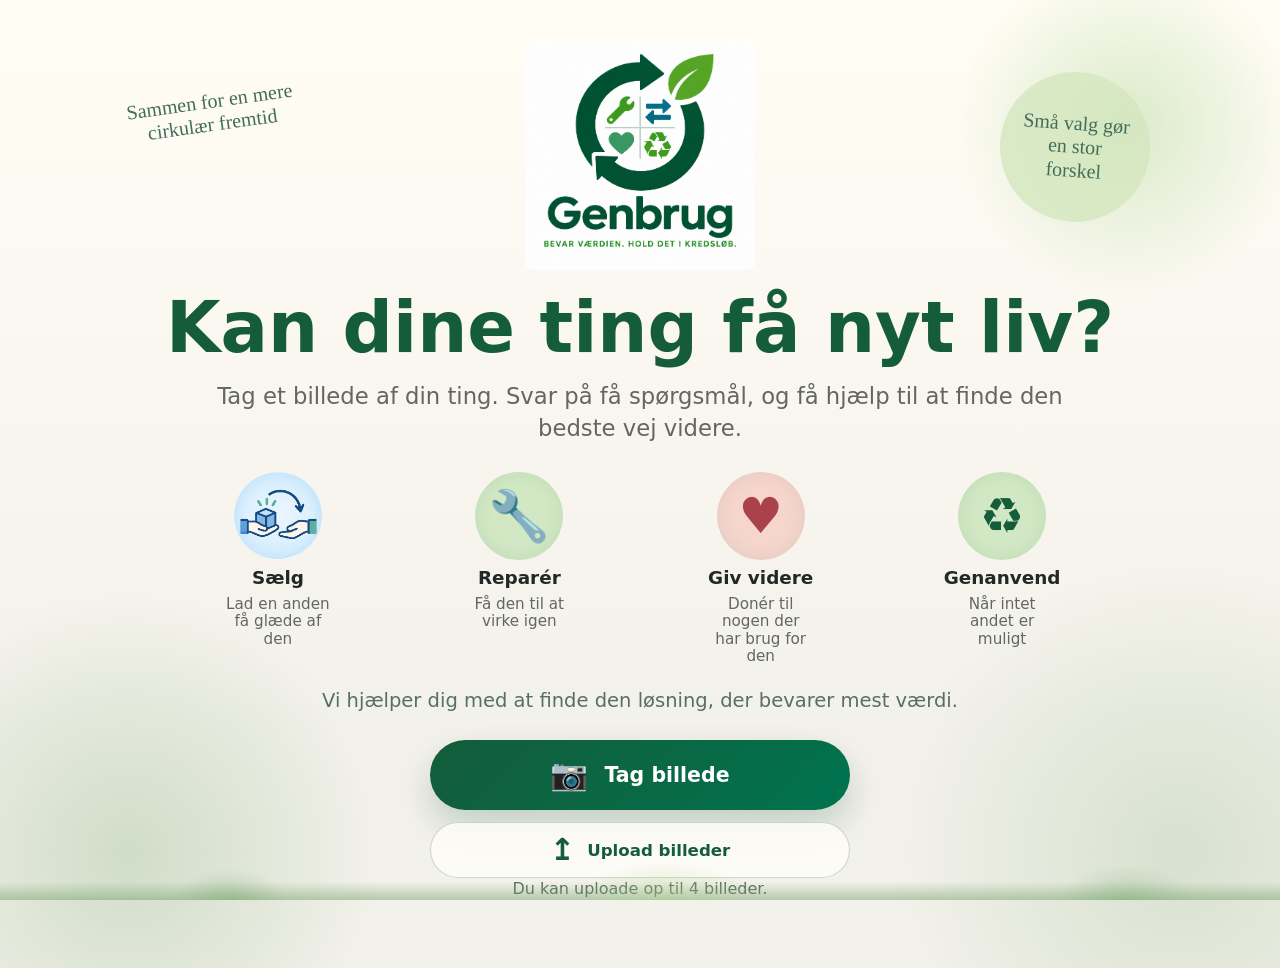
==== commit 7e69e991: "Improve sale ads with OpenAI and reuse captured photos Make ad copy buyer-facing and retain conditio" ====
--- a/src/App/wwwroot/index.html
+++ b/src/App/wwwroot/index.html
@@ -23,14 +23,14 @@
         </p>
         <div class="front-path" aria-label="Mulige veje videre">
           <div class="front-path-item">
+            <span class="front-path-icon front-path-icon-sale" aria-hidden="true"><img src="./assets/sale-symbol.png" alt="" /></span>
+            <strong>Sælg</strong>
+            <span>Lad en anden få glæde af den</span>
+          </div>
+          <div class="front-path-item">
             <span class="front-path-icon">🔧</span>
             <strong>Reparér</strong>
             <span>Få den til at virke igen</span>
-          </div>
-          <div class="front-path-item">
-            <span class="front-path-icon front-path-icon-sale" aria-hidden="true"><img src="./assets/sale-symbol.png" alt="" /></span>
-            <strong>Sælg</strong>
-            <span>Lad en anden få glæde af den</span>
           </div>
           <div class="front-path-item">
             <span class="front-path-icon front-path-icon-red">♥</span>
@@ -61,14 +61,14 @@
         </div>
         <div class="front-path" aria-label="Mulige veje videre">
           <div class="front-path-item">
+            <span class="front-path-icon front-path-icon-sale" aria-hidden="true"><img src="./assets/sale-symbol.png" alt="" /></span>
+            <strong>Sælg</strong>
+            <span>Lad en anden få glæde af den</span>
+          </div>
+          <div class="front-path-item">
             <span class="front-path-icon">🔧</span>
             <strong>Reparér</strong>
             <span>Få den til at virke igen</span>
-          </div>
-          <div class="front-path-item">
-            <span class="front-path-icon front-path-icon-sale" aria-hidden="true"><img src="./assets/sale-symbol.png" alt="" /></span>
-            <strong>Sælg</strong>
-            <span>Lad en anden få glæde af den</span>
           </div>
           <div class="front-path-item">
             <span class="front-path-icon front-path-icon-red">♥</span>
@@ -229,6 +229,13 @@
           </div>
         </div>
 
+        <section class="sale-photos hidden" id="sale-photos" aria-labelledby="sale-photos-title">
+          <h3 id="sale-photos-title">Billeder til annoncen</h3>
+          <div class="preview-wrap" id="sale-photo-list"></div>
+          <button class="secondary-button hidden" id="share-sale-photos-button" type="button">Del billeder</button>
+          <p class="status-message hidden" id="sale-photo-status" role="status"></p>
+        </section>
+
         <div class="sale-card">
           <span class="field-label">Forslag til annoncetekst</span>
           <textarea id="sale-ad-text" rows="8" readonly></textarea>
@@ -324,9 +331,10 @@
 
     <dialog class="camera-panel" id="camera-panel" aria-label="Kamera">
       <div class="camera-toolbar">
+        <button class="secondary-button camera-back" id="cancel-camera-button" type="button" aria-label="Tilbage til forsiden" title="Tilbage til forsiden">←</button>
         <strong>Kamera</strong>
         <span id="camera-count" role="status">0 af 4 billeder</span>
-        <button class="secondary-button" id="close-camera-button" type="button" autofocus>Luk kamera</button>
+        <button class="secondary-button" id="close-camera-button" type="button" disabled>Analysér</button>
       </div>
       <video id="camera-preview" autoplay playsinline muted></video>
       <canvas id="camera-canvas" class="hidden"></canvas>
--- a/src/App/wwwroot/styles.css
+++ b/src/App/wwwroot/styles.css
@@ -454,6 +454,18 @@
   margin: 0;
 }
 
+.camera-toolbar .camera-back {
+  width: 44px;
+  height: 44px;
+  padding: 0;
+  font-size: 1.5rem;
+}
+
+.camera-toolbar .secondary-button:disabled {
+  opacity: 0.5;
+  cursor: not-allowed;
+}
+
 .camera-panel video {
   width: 100%;
   height: 100%;
